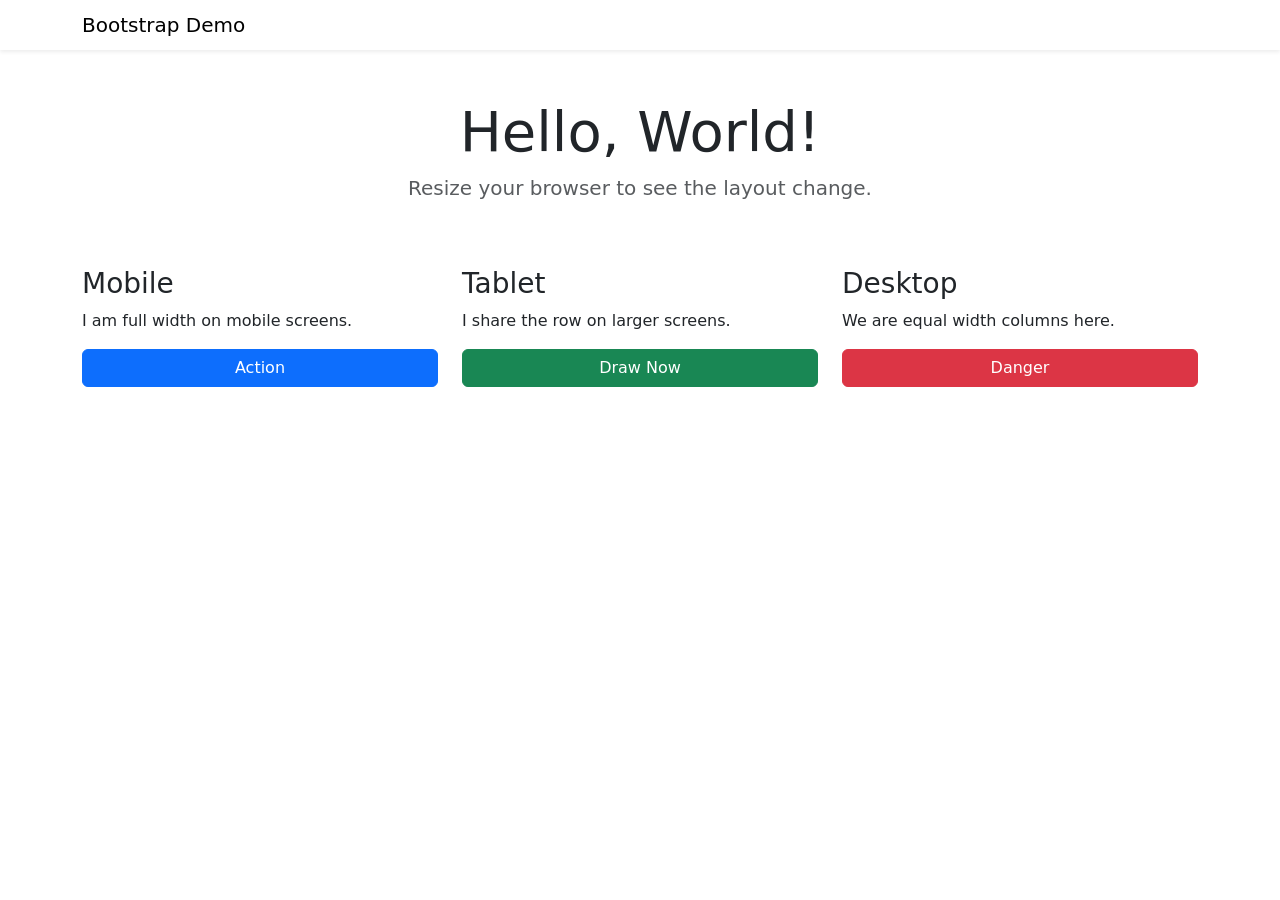
==== index.html @ 9c2ded9b "Update" ====
<!DOCTYPE html>
<html lang="en">

<head>
    <meta charset="UTF-8">
    <meta name="viewport" content="width=device-width, initial-scale=1.0">
    <title>Bootstrap 5 Demo</title>
    <link href="https://cdn.jsdelivr.net/npm/bootstrap@5.3.0/dist/css/bootstrap.min.css" rel="stylesheet">
    <link
        href="https://fonts.googleapis.com/css2?family=Montserrat:wght@600;700&family=Roboto:wght@400;500&display=swap"
        rel="stylesheet">
    <link rel="stylesheet" href="index.css">
</head>

<body>

    <nav class="navbar navbar-light bg-white shadow-sm mb-5">
        <div class="container">
            <span class="navbar-brand mb-0 h1">Bootstrap Demo</span>
        </div>
    </nav>

    <div class="container">

        <div class="row text-center mb-5">
            <div class="col">
                <h1 class="display-4">Hello, World!</h1>
                <p class="lead text-muted">Resize your browser to see the layout change.</p>
            </div>
        </div>

        <div class="row g-4">

            <div class="col-12 col-md-4">
                <div class="demo-box">
                    <h3>Mobile</h3>
                    <p>I am full width on mobile screens.</p>
                    <a href="action.html" class="btn btn-primary w-100">Action</a>
                </div>
            </div>

            <div class="col-12 col-md-4">
                <div class="demo-box">
                    <h3>Tablet</h3>
                    <p>I share the row on larger screens.</p>
                    <a href="tablet.html" class="btn btn-success w-100">Draw Now</a>
                </div>
            </div>

            <div class="col-12 col-md-4">
                <div class="demo-box">
                    <h3>Desktop</h3>
                    <p>We are equal width columns here.</p>
                    <a href="danger.html" class="btn btn-danger w-100">Danger</a>
                </div>
            </div>

        </div>
    </div>

    <script src="https://cdn.jsdelivr.net/npm/bootstrap@5.3.0/dist/js/bootstrap.bundle.min.js"></script>
</body>

</html>
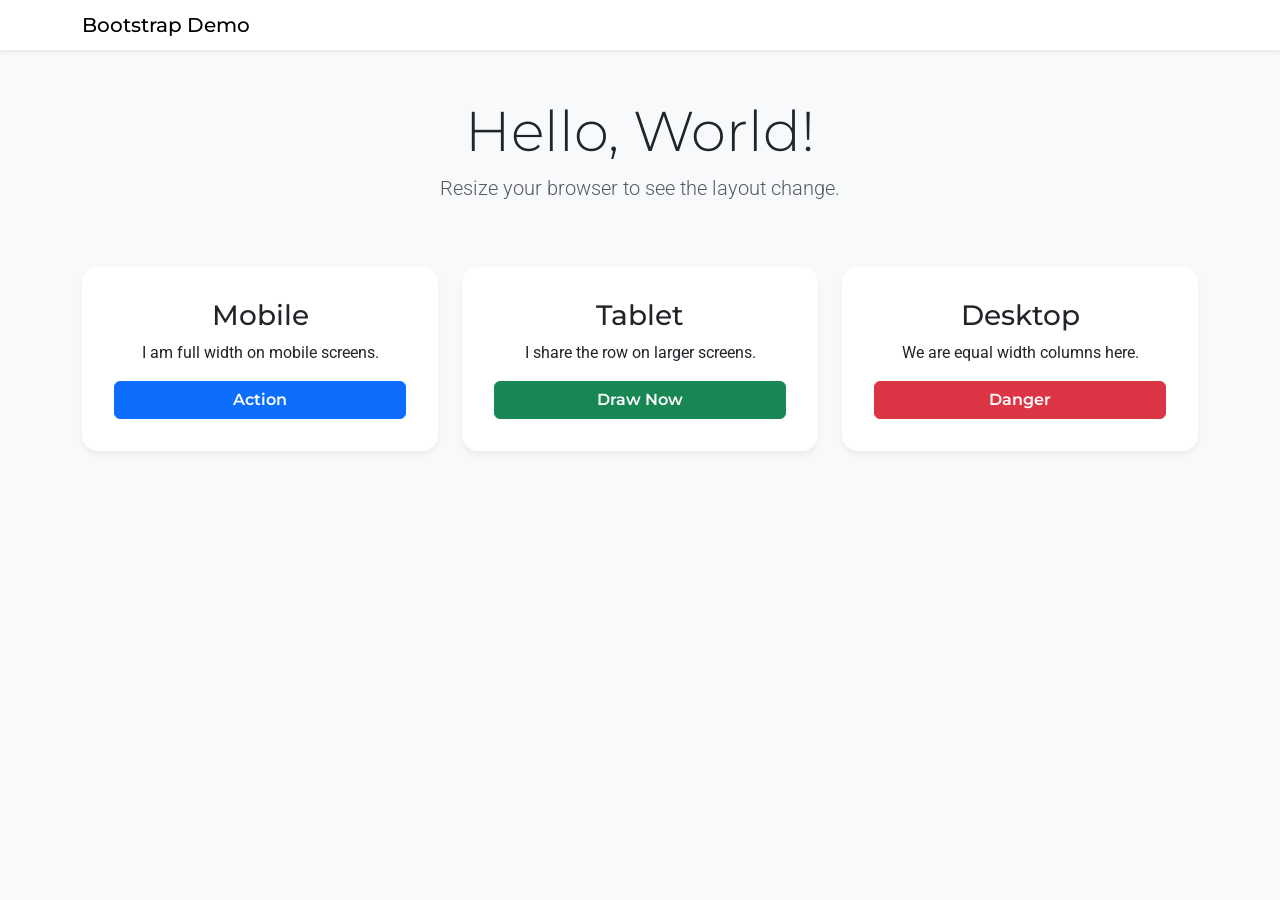
==== commit 5b2ce014: "update" ====
--- a/index.html
+++ b/index.html
@@ -4,7 +4,7 @@
 <head>
     <meta charset="UTF-8">
     <meta name="viewport" content="width=device-width, initial-scale=1.0">
-    <title>Bootstrap 5 Demo</title>
+    <title>Bootstrap Demo</title>
     <link href="https://cdn.jsdelivr.net/npm/bootstrap@5.3.0/dist/css/bootstrap.min.css" rel="stylesheet">
     <link
         href="https://fonts.googleapis.com/css2?family=Montserrat:wght@600;700&family=Roboto:wght@400;500&display=swap"
@@ -61,4 +61,5 @@
     <script src="https://cdn.jsdelivr.net/npm/bootstrap@5.3.0/dist/js/bootstrap.bundle.min.js"></script>
 </body>
 
-</html>+
+</html>
--- a/index.css
+++ b/index.css
@@ -0,0 +1,36 @@
+/* CSS Variables for easy explanation */
+:root {
+  --font-head: 'Montserrat', sans-serif;
+  --font-body: 'Roboto', sans-serif;
+}
+
+body {
+  font-family: var(--font-body);
+  background: #f8f9fa;
+}
+
+h1,
+h2,
+h3,
+.navbar-brand,
+.btn {
+  font-family: var(--font-head);
+}
+
+.demo-box {
+  background: white;
+  padding: 2rem;
+  border-radius: 1rem;
+  text-align: center;
+  box-shadow: 0 4px 6px rgba(0, 0, 0, 0.05);
+  transition: transform 0.2s;
+  height: 100%;
+}
+
+.demo-box:hover {
+  transform: translateY(-5px);
+}
+
+.btn {
+  font-weight: 600;
+}
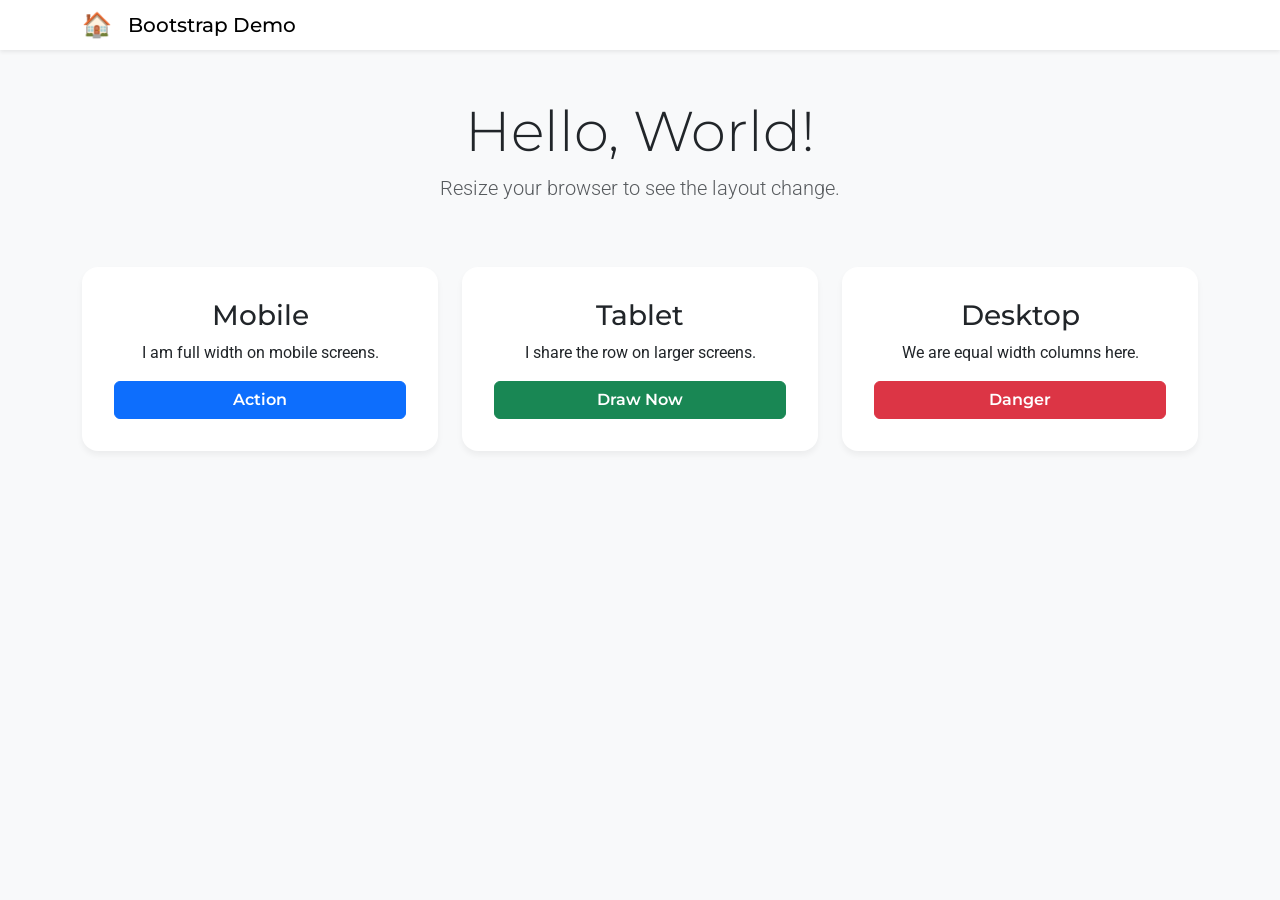
==== commit f516c8d7: "Update Added a home link to the navbar." ====
--- a/index.html
+++ b/index.html
@@ -16,7 +16,10 @@
 
     <nav class="navbar navbar-light bg-white shadow-sm mb-5">
         <div class="container">
-            <span class="navbar-brand mb-0 h1">Bootstrap Demo</span>
+            <div class="d-flex align-items-center">
+                <a href="https://rayantion.me" class="text-decoration-none me-3" style="font-size: 1.5rem; line-height: 1;" title="Return Home">🏠</a>
+                <span class="navbar-brand mb-0 h1">Bootstrap Demo</span>
+            </div>
         </div>
     </nav>
 
@@ -61,5 +64,4 @@
     <script src="https://cdn.jsdelivr.net/npm/bootstrap@5.3.0/dist/js/bootstrap.bundle.min.js"></script>
 </body>
 
-
 </html>
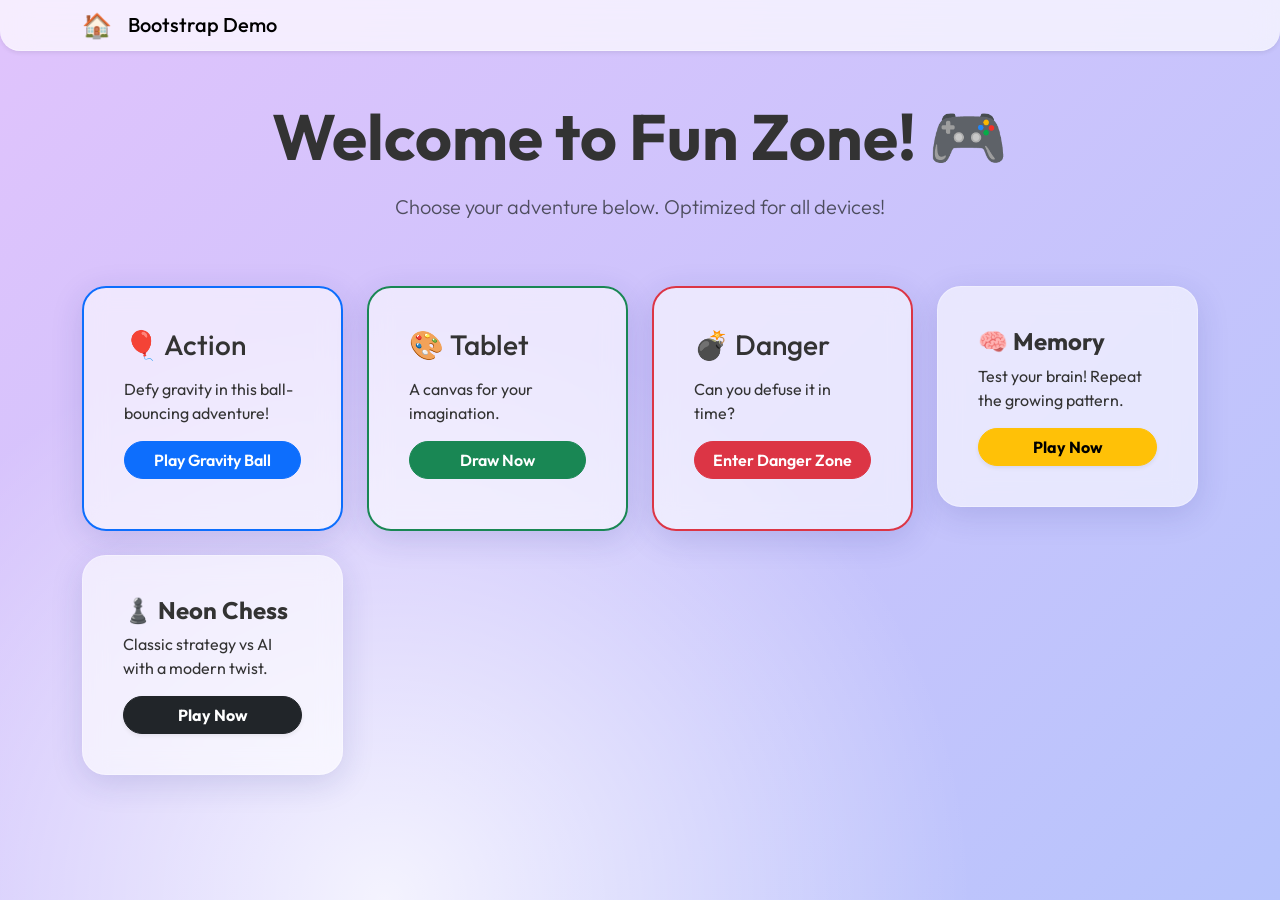
==== commit 196c3028: "feat: Introduce new Memory and Chess games, enhance drawing tablet with new features, and update mai" ====
--- a/index.html
+++ b/index.html
@@ -4,11 +4,8 @@
 <head>
     <meta charset="UTF-8">
     <meta name="viewport" content="width=device-width, initial-scale=1.0">
-    <title>Bootstrap Demo</title>
+    <title>Fun Zone</title>
     <link href="https://cdn.jsdelivr.net/npm/bootstrap@5.3.0/dist/css/bootstrap.min.css" rel="stylesheet">
-    <link
-        href="https://fonts.googleapis.com/css2?family=Montserrat:wght@600;700&family=Roboto:wght@400;500&display=swap"
-        rel="stylesheet">
     <link rel="stylesheet" href="index.css">
 </head>
 
@@ -17,7 +14,8 @@
     <nav class="navbar navbar-light bg-white shadow-sm mb-5">
         <div class="container">
             <div class="d-flex align-items-center">
-                <a href="https://rayantion.me" class="text-decoration-none me-3" style="font-size: 1.5rem; line-height: 1;" title="Return Home">🏠</a>
+                <a href="/" class="text-decoration-none me-3" style="font-size: 1.5rem; line-height: 1;"
+                    title="Return Home">🏠</a>
                 <span class="navbar-brand mb-0 h1">Bootstrap Demo</span>
             </div>
         </div>
@@ -27,34 +25,52 @@
 
         <div class="row text-center mb-5">
             <div class="col">
-                <h1 class="display-4">Hello, World!</h1>
-                <p class="lead text-muted">Resize your browser to see the layout change.</p>
+                <h1 class="display-3 fw-bold mb-3">Welcome to Fun Zone! 🎮</h1>
+                <p class="lead text-muted">Choose your adventure below. Optimized for all devices!</p>
             </div>
         </div>
 
         <div class="row g-4">
 
-            <div class="col-12 col-md-4">
-                <div class="demo-box">
-                    <h3>Mobile</h3>
-                    <p>I am full width on mobile screens.</p>
-                    <a href="action.html" class="btn btn-primary w-100">Action</a>
+            <div class="col-12 col-md-6 col-lg-3">
+                <div class="demo-box border-primary border-2">
+                    <h3 class="mb-3">🎈 Action</h3>
+                    <p>Defy gravity in this ball-bouncing adventure!</p>
+                    <a href="action.html" class="btn btn-primary w-100 rounded-pill">Play Gravity Ball</a>
                 </div>
             </div>
 
-            <div class="col-12 col-md-4">
-                <div class="demo-box">
-                    <h3>Tablet</h3>
-                    <p>I share the row on larger screens.</p>
-                    <a href="tablet.html" class="btn btn-success w-100">Draw Now</a>
+            <div class="col-12 col-md-6 col-lg-3">
+                <div class="demo-box border-success border-2">
+                    <h3 class="mb-3">🎨 Tablet</h3>
+                    <p>A canvas for your imagination.</p>
+                    <a href="tablet.html" class="btn btn-success w-100 rounded-pill">Draw Now</a>
                 </div>
             </div>
 
-            <div class="col-12 col-md-4">
-                <div class="demo-box">
-                    <h3>Desktop</h3>
-                    <p>We are equal width columns here.</p>
-                    <a href="danger.html" class="btn btn-danger w-100">Danger</a>
+            <div class="col-12 col-md-6 col-lg-3">
+                <div class="demo-box border-danger border-2">
+                    <h3 class="mb-3">💣 Danger</h3>
+                    <p>Can you defuse it in time?</p>
+                    <a href="danger.html" class="btn btn-danger w-100 rounded-pill">Enter Danger Zone</a>
+                </div>
+            </div>
+
+            <!-- Memory Game -->
+            <div class="col-lg-3 col-md-6 mb-4">
+                <div class="demo-box d-flex flex-column h-100">
+                    <h2 class="h4 fw-bold">🧠 Memory</h2>
+                    <p class="flex-grow-1">Test your brain! Repeat the growing pattern.</p>
+                    <a href="memory.html" class="btn btn-warning rounded-pill px-4 fw-bold shadow-sm">Play Now</a>
+                </div>
+            </div>
+
+            <!-- Chess Game -->
+            <div class="col-lg-3 col-md-6 mb-4">
+                <div class="demo-box d-flex flex-column h-100">
+                    <h2 class="h4 fw-bold">♟️ Neon Chess</h2>
+                    <p class="flex-grow-1">Classic strategy vs AI with a modern twist.</p>
+                    <a href="chess.html" class="btn btn-dark rounded-pill px-4 fw-bold shadow-sm">Play Now</a>
                 </div>
             </div>
 
@@ -62,6 +78,37 @@
     </div>
 
     <script src="https://cdn.jsdelivr.net/npm/bootstrap@5.3.0/dist/js/bootstrap.bundle.min.js"></script>
+    <script src="sound.js"></script>
+    <script>
+        // Sound only on clicking, user requested "no need for sound" on hover
+        document.querySelectorAll('a, button').forEach(el => {
+            el.addEventListener('click', () => Sound.startObj());
+        });
+
+        // 3D Tilt Effect
+        const cards = document.querySelectorAll('.demo-box');
+
+        cards.forEach(card => {
+            card.addEventListener('mousemove', (e) => {
+                const rect = card.getBoundingClientRect();
+                const x = e.clientX - rect.left;
+                const y = e.clientY - rect.top;
+
+                // Calculate rotation based on cursor position relative to center
+                const centerX = rect.width / 2;
+                const centerY = rect.height / 2;
+
+                const rotateX = ((y - centerY) / centerY) * -10; // Max 10deg rotation
+                const rotateY = ((x - centerX) / centerX) * 10;
+
+                card.style.transform = `perspective(1000px) rotateX(${rotateX}deg) rotateY(${rotateY}deg) scale3d(1.02, 1.02, 1.02)`;
+            });
+
+            card.addEventListener('mouseleave', () => {
+                card.style.transform = 'perspective(1000px) rotateX(0) rotateY(0) scale3d(1, 1, 1)';
+            });
+        });
+    </script>
 </body>
 
-</html>
+</html>
--- a/index.css
+++ b/index.css
@@ -1,34 +1,78 @@
+@import url('https://fonts.googleapis.com/css2?family=Outfit:wght@400;700&display=swap');
+
 /* CSS Variables for easy explanation */
-:root {
-  --font-head: 'Montserrat', sans-serif;
-  --font-body: 'Roboto', sans-serif;
+/* No custom variables needed with the new design */
+
+
+body {
+  user-select: none;
+  -webkit-user-select: none;
+  font-family: 'Outfit', sans-serif;
+  min-height: 100vh;
+  overflow-x: hidden;
+  color: #333;
+
+  /* Modern Mesh Gradient Background */
+  background-color: #ff9a9e;
+  background-image:
+    radial-gradient(at 0% 0%, hsla(253, 16%, 7%, 1) 0, transparent 50%),
+    radial-gradient(at 50% 0%, hsla(225, 39%, 30%, 1) 0, transparent 50%),
+    radial-gradient(at 100% 0%, hsla(339, 49%, 30%, 1) 0, transparent 50%);
+  background:
+    radial-gradient(circle at 15% 50%, rgba(255, 255, 255, 0.8), transparent 25%),
+    radial-gradient(circle at 85% 30%, rgba(228, 228, 255, 0.8), transparent 25%),
+    linear-gradient(135deg, #e0c3fc 0%, #8ec5fc 100%);
+  background-size: 200% 200%;
+  animation: gradientBG 15s ease infinite;
 }
 
-body {
-  font-family: var(--font-body);
-  background: #f8f9fa;
+@keyframes gradientBG {
+  0% {
+    background-position: 0% 50%;
+  }
+
+  50% {
+    background-position: 100% 50%;
+  }
+
+  100% {
+    background-position: 0% 50%;
+  }
 }
 
-h1,
+/* The following styles are no longer needed as the new body font is 'Outfit' */
+/* h1,
 h2,
 h3,
 .navbar-brand,
 .btn {
   font-family: var(--font-head);
+} */
+
+.demo-box {
+  background: rgba(255, 255, 255, 0.6);
+  backdrop-filter: blur(12px);
+  -webkit-backdrop-filter: blur(12px);
+  border: 1px solid rgba(255, 255, 255, 0.3);
+  border-radius: 24px;
+  padding: 2.5rem;
+  box-shadow: 0 8px 32px 0 rgba(31, 38, 135, 0.15);
+  transition: transform 0.1s ease-out;
+  /* Changed for JS tilt */
+  height: 100%;
+  transform-style: preserve-3d;
+  perspective: 1000px;
 }
 
-.demo-box {
-  background: white;
-  padding: 2rem;
-  border-radius: 1rem;
-  text-align: center;
-  box-shadow: 0 4px 6px rgba(0, 0, 0, 0.05);
-  transition: transform 0.2s;
-  height: 100%;
-}
+/* Remove CSS hover shift because we are using JS Tilt now */
+/* .demo-box:hover { transform: translateY(-10px); } */
 
-.demo-box:hover {
-  transform: translateY(-5px);
+.navbar {
+  background: rgba(255, 255, 255, 0.7) !important;
+  backdrop-filter: blur(15px);
+  -webkit-backdrop-filter: blur(15px);
+  border-bottom: 1px solid rgba(255, 255, 255, 0.3);
+  border-radius: 0 0 20px 20px;
 }
 
 .btn {
